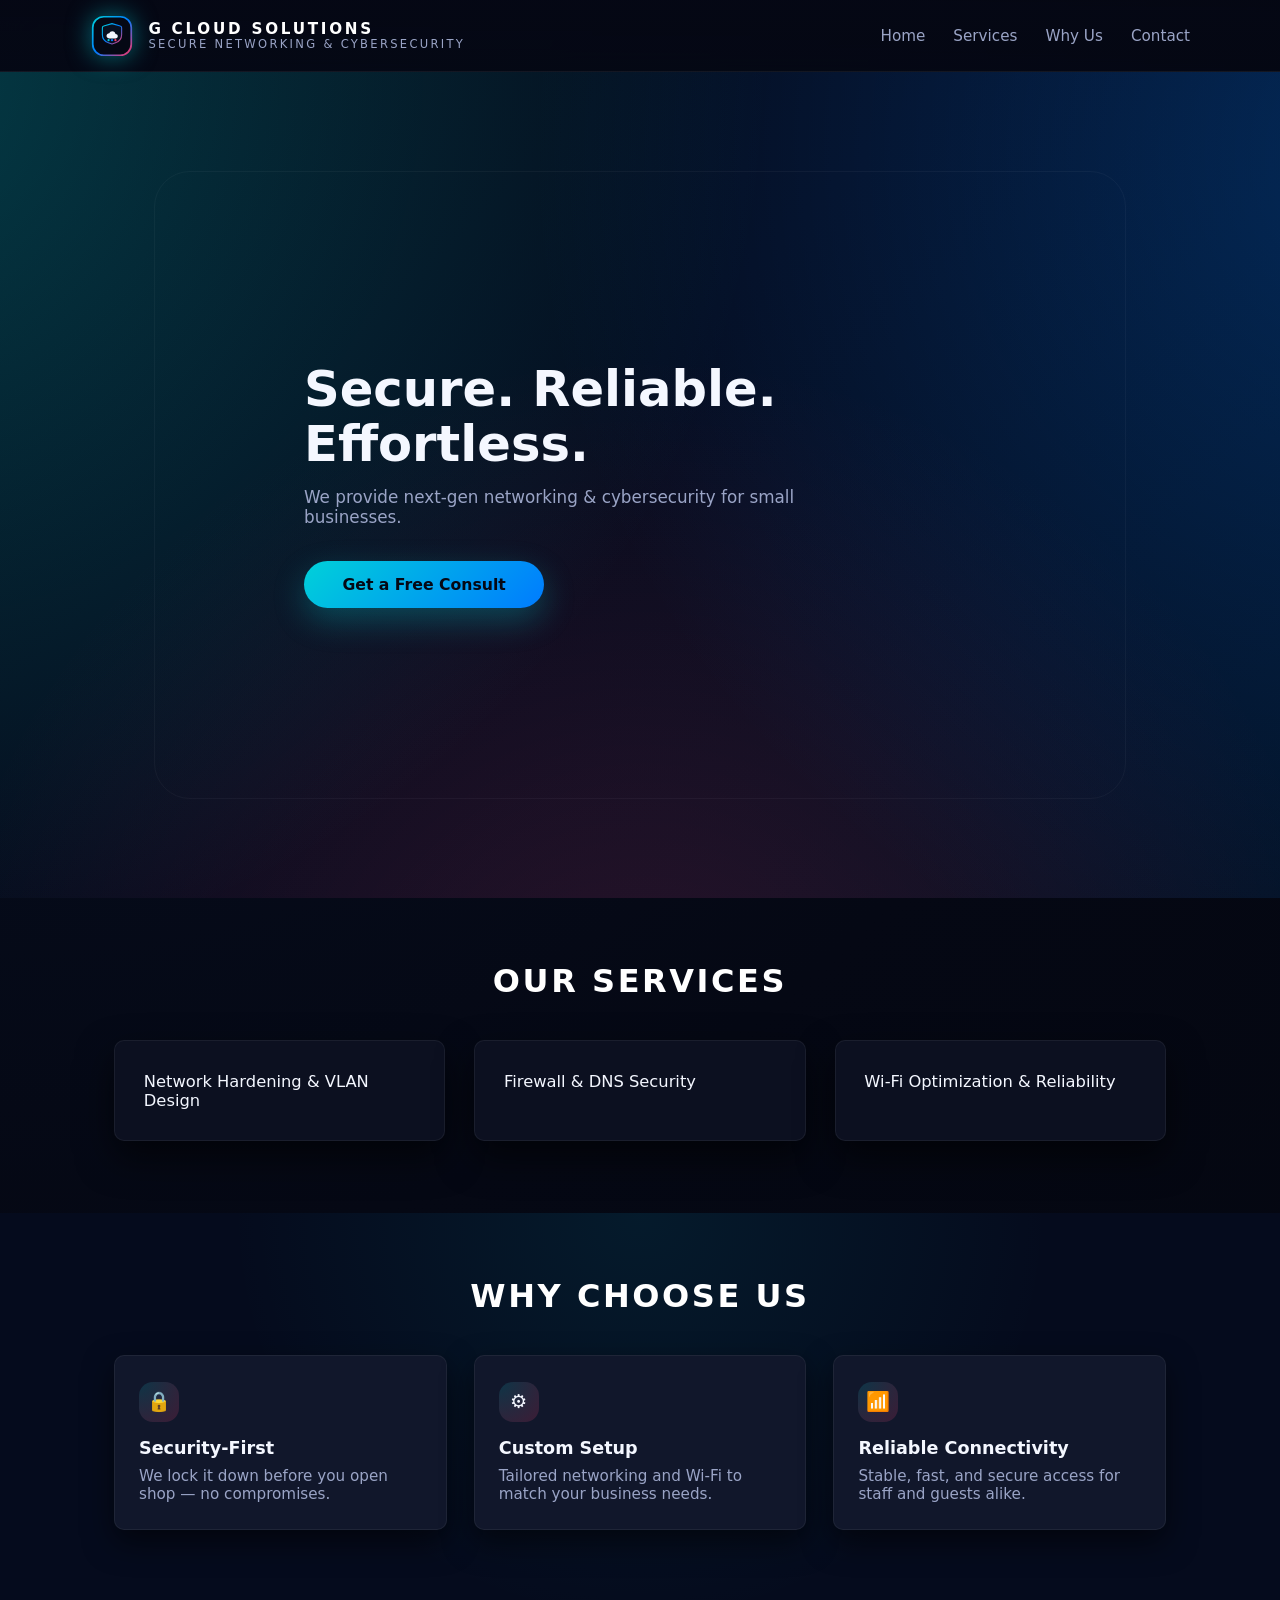
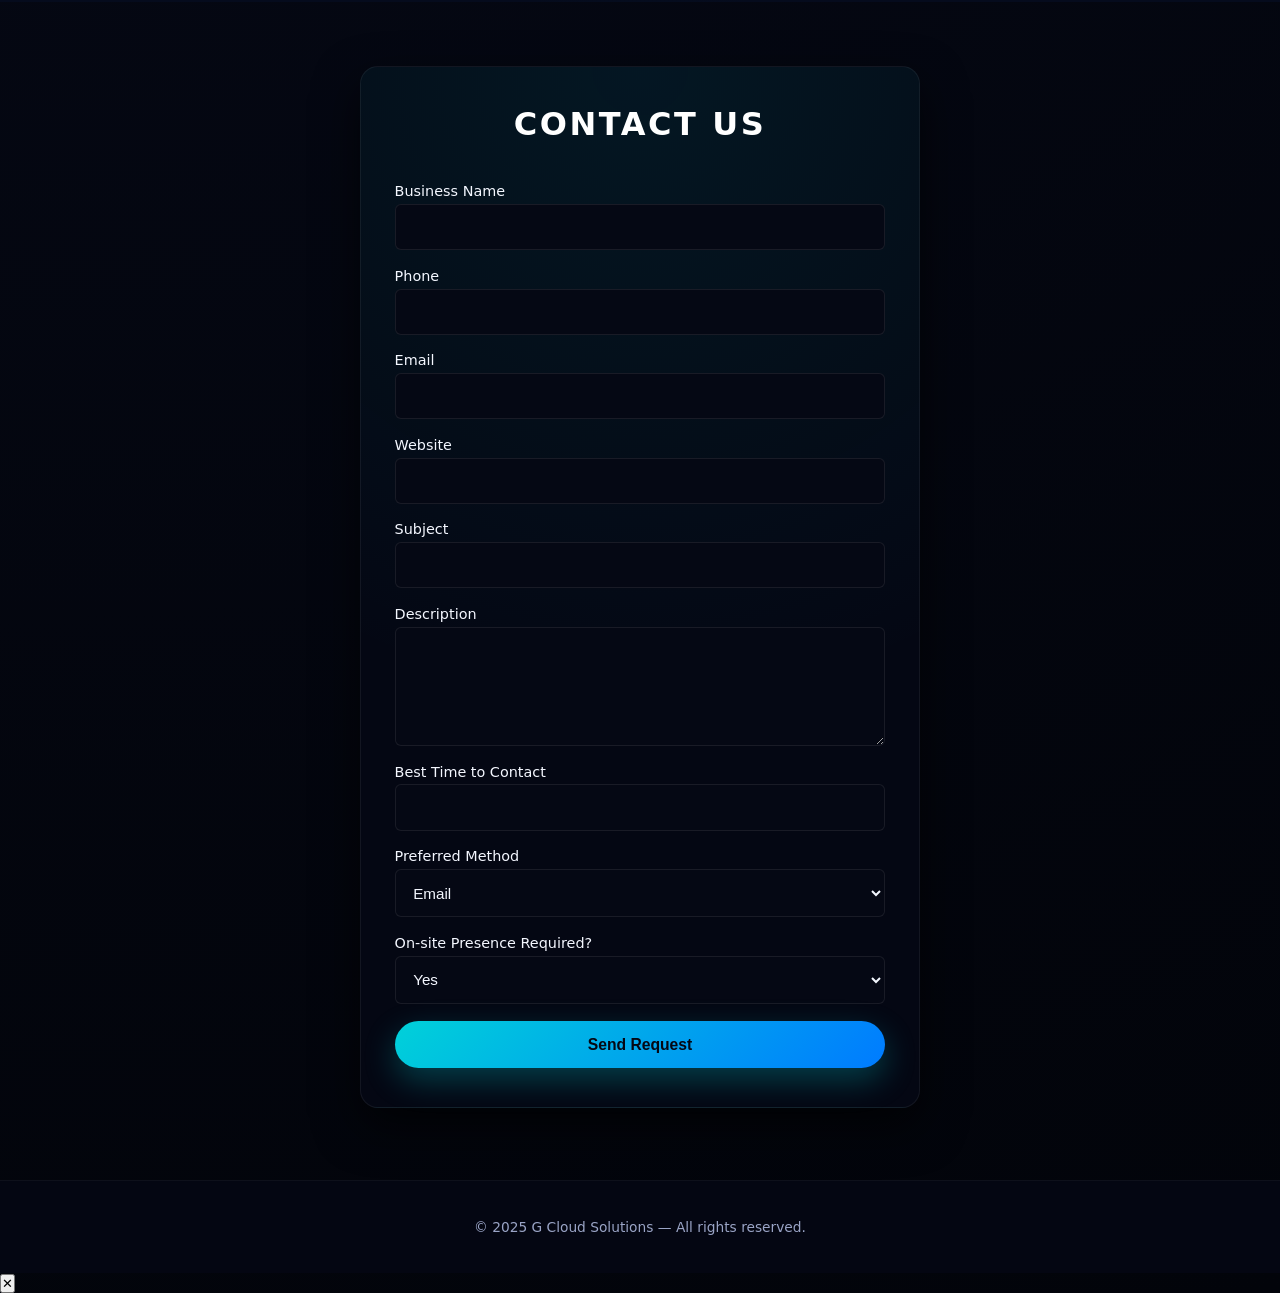
==== index.html @ 43bde2f0 "update index.html for improved structure and readability" ====
<!DOCTYPE html>
<html lang="en">

<head>
    <meta charset="UTF-8">
    <meta name="viewport" content="width=device-width, initial-scale=1">
    <meta name="theme-color" content="#050814">
    <link rel="canonical" href="https://gcloudsolutions.org/">
    <meta name="description"
        content="G Cloud Solutions provides secure networking, Wi-Fi optimization, VLAN design, cybersecurity and small-business infrastructure support.">
    <title>G Cloud Solutions — Secure Networking & Cybersecurity</title>
    <link rel="stylesheet" href="styles.css">
    <link rel="icon" type="image/svg+xml" href="/assets/images/favicon.svg">
    <link rel="icon" type="image/png" sizes="32x32" href="/assets/images/favicon-32x32.png">
    <link rel="icon" type="image/png" sizes="16x16" href="/assets/images/favicon-16x16.png">
    <link rel="apple-touch-icon" href="/assets/images/apple-touch-icon.png">
    <link rel="manifest" href="/site.webmanifest">

</head>

<body>

    <header class="header">
        <div class="container nav-container">
            <div class="brand">
                <img src="/assets/images/logo-shield.svg" alt="G Cloud Solutions logo" class="brand-logo">

                <div class="brand-text">
                    <span class="brand-title">G CLOUD SOLUTIONS</span>
                    <span class="brand-tagline">SECURE NETWORKING &amp; CYBERSECURITY</span>
                </div>
            </div>

            <nav id="navbar" class="nav">
                <ul class="nav-links" id="navLinks">
                    <li><a href="#hero">Home</a></li>
                    <li><a href="#services">Services</a></li>
                    <li><a href="#benefits">Why Us</a></li>
                    <li><a href="#contact">Contact</a></li>
                </ul>
                <button class="mobile-menu-btn" id="mobileMenuBtn" aria-label="Toggle menu">☰</button>
            </nav>
        </div>
    </header>
    <main>
        <section id="hero" class="hero">
            <div class="container hero-content">
                <h1 class="hero-title">Secure. Reliable. Effortless.</h1>
                <p class="hero-subtitle">We provide next‑gen networking & cybersecurity for small businesses.</p>
                <a href="#contact" class="btn btn-primary">Get a Free Consult</a>
            </div>
        </section>

        <section id="services" class="section">
            <div class="container">
                <h2 class="section-title">Our Services</h2>
                <div class="cards">
                    <div class="card" data-service="network">
                        Network Hardening & VLAN Design
                    </div>
                    <div class="card" data-service="firewall">
                        Firewall & DNS Security
                    </div>
                    <div class="card" data-service="wifi">
                        Wi-Fi Optimization & Reliability
                    </div>
                </div>
            </div>
        </section>

        <section id="benefits" class="section alt-bg">
            <div class="container">
                <h2 class="section-title">Why Choose Us</h2>
                <div class="benefits-grid">
                    <div class="benefit">
                        <div class="icon">🔒</div>
                        <h4>Security‑First</h4>
                        <p>We lock it down before you open shop — no compromises.</p>
                    </div>
                    <div class="benefit">
                        <div class="icon">⚙️</div>
                        <h4>Custom Setup</h4>
                        <p>Tailored networking and Wi‑Fi to match your business needs.</p>
                    </div>
                    <div class="benefit">
                        <div class="icon">📶</div>
                        <h4>Reliable Connectivity</h4>
                        <p>Stable, fast, and secure access for staff and guests alike.</p>
                    </div>
                </div>
            </div>
        </section>

        <section id="contact" class="section">
            <div class="container contact-container">
                <h2 class="section-title">Contact Us</h2>
                <form class="contact-form" action="/api/contact" method="POST">
                    <input type="text" name="extra_field" style="display:none" tabindex="-1" autocomplete="off" />

                    <label>
                        <span>Business Name</span>
                        <input type="text" name="business_name" required>
                    </label>

                    <label>
                        <span>Phone</span>
                        <input type="tel" name="phone">
                    </label>

                    <label>
                        <span>Email</span>
                        <input type="email" name="email" required>
                    </label>

                    <label>
                        <span>Website</span>
                        <input type="url" name="website">
                    </label>

                    <label>
                        <span>Subject</span>
                        <input type="text" name="subject">
                    </label>

                    <label>
                        <span>Description</span>
                        <textarea name="description" rows="5" required></textarea>
                    </label>

                    <label>
                        <span>Best Time to Contact</span>
                        <input type="text" name="best_time">
                    </label>

                    <label>
                        <span>Preferred Method</span>
                        <select name="best_method">
                            <option value="email">Email</option>
                            <option value="phone">Phone</option>
                        </select>
                    </label>

                    <label>
                        <span>On-site Presence Required?</span>
                        <select name="onsite_required">
                            <option value="yes">Yes</option>
                            <option value="no">No</option>
                            <option value="maybe">Maybe</option>
                        </select>
                    </label>

                    <button type="submit" class="btn btn-primary">Send Request</button>
                </form>
            </div>
        </section>


    </main>

    <footer class="footer">
        <div class="container">
            <p>© 2025 G Cloud Solutions — All rights reserved.</p>
        </div>
    </footer>

    <div class="service-modal" id="serviceModal" aria-hidden="true">
        <div class="service-modal-backdrop" data-modal-close></div>
        <div class="service-modal-dialog">
            <button class="service-modal-close" type="button" data-modal-close aria-label="Close">
                ✕
            </button>
            <h3 class="service-modal-title" id="serviceModalTitle"></h3>
            <p class="service-modal-body" id="serviceModalBody"></p>
        </div>
    </div>

    <script src="script.js" defer></script>
</body>

</html>
---- styles.css ----
/* =========
   Base & Theme
   ========= */

* {
    margin: 0;
    padding: 0;
    box-sizing: border-box;
}

:root {
    --bg: #050814;
    --bg-alt: #050b1d;
    --surface: #0c1020;
    --surface-alt: #11172b;
    --primary: #00d1d9;
    /* teal */
    --primary-soft: rgba(0, 209, 217, 0.16);
    --secondary: #007bff;
    /* blue */
    --accent: #ff3366;
    /* red/pink */
    --accent-soft: rgba(255, 51, 102, 0.18);
    --text-main: #f4f7ff;
    --text-muted: #9aa4c6;
    --border-soft: rgba(255, 255, 255, 0.06);
    --radius-sm: 6px;
    --radius-md: 10px;
    --radius-lg: 18px;
    --shadow-soft: 0 18px 45px rgba(0, 0, 0, 0.65);
}

body {
    font-family: 'Inter', system-ui, -apple-system, BlinkMacSystemFont, sans-serif;
    color: var(--text-main);
    background: radial-gradient(circle at top left, #061024 0, #050814 40%, #02040a 100%);
    scroll-behavior: smooth;
}

img {
    max-width: 100%;
    display: block;
}

a {
    color: inherit;
    text-decoration: none;
}

/* Layout container */

.container {
    max-width: 1100px;
    margin: 0 auto;
    padding: 0 1.5rem;
}

/* =========
   Header & Nav
   ========= */

.header {
    position: sticky;
    top: 0;
    width: 100%;
    z-index: 1000;
    background: linear-gradient(to bottom,
            rgba(5, 8, 20, 0.96),
            rgba(5, 8, 20, 0.9));
    backdrop-filter: blur(14px);
    border-bottom: 1px solid rgba(255, 255, 255, 0.06);
}

.nav-container {
    display: flex;
    align-items: center;
    justify-content: space-between;
    gap: 2rem;
    padding: 0.85rem 0;
    flex-wrap: nowrap;
}

/* Brand block */

.brand {
    display: flex;
    align-items: center;
    gap: 0.9rem;
}

.logo img {
    height: 48px;
    width: auto;
    flex-shrink: 0;
    /* prevents shrinking on mobile */
}

.logo img:hover {
    transform: translateY(-1px) scale(1.03);
    filter: drop-shadow(0 0 18px rgba(0, 209, 217, 0.6));
}

.brand-logo {
    height: 44px;
    width: auto;
    flex-shrink: 0;
    filter: drop-shadow(0 0 12px rgba(0, 209, 217, 0.5));
}

.brand-text {
    display: flex;
    flex-direction: column;
    line-height: 1.1;
}

.brand-title {
    font-size: 0.95rem;
    font-weight: 600;
    letter-spacing: 0.18em;
    text-transform: uppercase;
    color: #ffffff;
}

.brand-tagline {
    font-size: 0.72rem;
    letter-spacing: 0.2em;
    text-transform: uppercase;
    color: #9aa4c6;
}

/* Nav links */

.nav {
    display: flex;
    align-items: center;
    justify-content: space-between;
    gap: 2rem;
    flex-wrap: nowrap;
}

.nav-links {
    list-style: none;
    display: flex;
    gap: 1.75rem;
    font-size: 0.95rem;
}

.nav-links li a {
    position: relative;
    padding: 0.3rem 0;
    color: var(--text-muted);
    font-weight: 500;
    transition: color 0.25s ease;
}

.nav-links li a::after {
    content: "";
    position: absolute;
    left: 0;
    bottom: -4px;
    height: 2px;
    width: 0;
    background: linear-gradient(90deg, var(--primary), var(--secondary), var(--accent));
    border-radius: 999px;
    transition: width 0.25s ease;
}

.nav-links li a:hover {
    color: #ffffff;
}

.nav-links li a:hover::after {
    width: 100%;
}

/* Mobile menu button */

.mobile-menu-btn {
    display: none;
    font-size: 1.7rem;
    background: none;
    border: none;
    color: var(--text-main);
    cursor: pointer;
}

/* =========
   Hero
   ========= */

.hero {
    position: relative;
    min-height: calc(100vh - 74px);
    display: flex;
    align-items: center;
    overflow: hidden;
    background:
        radial-gradient(circle at -10% 0%, rgba(0, 209, 217, 0.26), transparent 55%),
        radial-gradient(circle at 110% 10%, rgba(0, 123, 255, 0.26), transparent 55%),
        radial-gradient(circle at 50% 120%, rgba(255, 51, 102, 0.15), transparent 60%),
        linear-gradient(135deg, #050814 0%, #050b1d 45%, #031022 100%);
}

.hero::before {
    content: "";
    position: absolute;
    inset: 12%;
    border-radius: 36px;
    border: 1px solid rgba(255, 255, 255, 0.04);
    pointer-events: none;
}

.hero-content {
    position: relative;
    z-index: 1;
    max-width: 720px;
    margin: 3rem auto;
    text-align: left;
    animation: fadeUp 1.2s ease-out;
}

.hero-title {
    font-size: clamp(2.4rem, 4vw, 3.1rem);
    line-height: 1.1;
    margin-bottom: 1rem;
}

.hero-title span {
    background: linear-gradient(120deg, var(--primary), var(--secondary), var(--accent));
    -webkit-background-clip: text;
    background-clip: text;
    color: transparent;
}

.hero-subtitle {
    font-size: 1.05rem;
    color: var(--text-muted);
    max-width: 520px;
    margin-bottom: 2.1rem;
}

/* =========
   Buttons
   ========= */

.btn {
    display: inline-block;
    padding: 0.9rem 2.4rem;
    font-size: 0.98rem;
    font-weight: 600;
    border-radius: 999px;
    cursor: pointer;
    border: none;
    text-align: center;
    transition:
        transform 0.18s ease,
        box-shadow 0.18s ease,
        background 0.2s ease,
        color 0.2s ease;
}

.btn-primary {
    background: linear-gradient(135deg, var(--primary), var(--secondary));
    color: #050814;
    box-shadow: 0 12px 32px rgba(0, 209, 217, 0.28);
}

.btn-primary:hover {
    transform: translateY(-2px);
    box-shadow: 0 18px 40px rgba(0, 209, 217, 0.32);
}

.btn-primary:active {
    transform: translateY(0);
    box-shadow: 0 10px 24px rgba(0, 209, 217, 0.25);
}

/* =========
   Sections
   ========= */

.section {
    padding: 4rem 0 4.5rem;
    background: transparent;
}

.section-title {
    text-align: center;
    font-size: 2rem;
    margin-bottom: 2.5rem;
    letter-spacing: 0.08em;
    text-transform: uppercase;
    color: #ffffff;
}

.alt-bg {
    background: radial-gradient(circle at top, rgba(0, 209, 217, 0.08), transparent 55%),
        var(--bg-alt);
}

/* =========
   Cards (Services)
   ========= */

.cards {
    display: grid;
    grid-template-columns: repeat(auto-fit, minmax(260px, 1fr));
    gap: 1.8rem;
}

.card {
    background: var(--surface);
    padding: 1.9rem 1.8rem;
    border-radius: var(--radius-md);
    border: 1px solid var(--border-soft);
    box-shadow: 0 16px 36px rgba(0, 0, 0, 0.6);
    color: var(--text-main);
    font-weight: 500;
    font-size: 1.02rem;
    position: relative;
    overflow: hidden;
    isolation: isolate;
    transition: transform 0.22s ease, box-shadow 0.22s ease, border-color 0.22s ease;
}

.card::before {
    content: "";
    position: absolute;
    inset: -40%;
    background: radial-gradient(circle at top left, var(--primary-soft), transparent 60%);
    opacity: 0;
    transition: opacity 0.25s ease;
    z-index: -1;
}

.card:hover {
    transform: translateY(-4px);
    border-color: var(--primary);
    box-shadow: 0 20px 48px rgba(0, 0, 0, 0.75);
}

.card:hover::before {
    opacity: 1;
}

/* =========
   Why Us (Benefits)
   ========= */

.benefits-grid {
    display: grid;
    grid-template-columns: repeat(auto-fit, minmax(230px, 1fr));
    gap: 1.7rem;
}

.benefit {
    background: var(--surface-alt);
    border-radius: var(--radius-md);
    padding: 1.6rem 1.5rem;
    border: 1px solid var(--border-soft);
    transition: transform 0.22s ease, border-color 0.22s ease, box-shadow 0.22s ease;
    box-shadow: 0 12px 30px rgba(0, 0, 0, 0.55);
}

.benefit:hover {
    transform: translateY(-4px);
    border-color: var(--accent);
    box-shadow: 0 18px 40px rgba(0, 0, 0, 0.8);
}

.benefit .icon {
    width: 40px;
    height: 40px;
    display: inline-flex;
    align-items: center;
    justify-content: center;
    border-radius: 14px;
    background: radial-gradient(circle at top left, var(--primary-soft), var(--accent-soft));
    margin-bottom: 1rem;
    font-size: 1.2rem;
}

.benefit h4 {
    font-size: 1.1rem;
    margin-bottom: 0.6rem;
}

.benefit p {
    font-size: 0.95rem;
    color: var(--text-muted);
}

/* =========
   Contact
   ========= */

.contact-container {
    max-width: 560px;
    margin: 0 auto;
    background: radial-gradient(circle at top, rgba(0, 209, 217, 0.08), transparent 60%),
        rgba(5, 8, 20, 0.96);
    padding: 2.4rem 2.1rem;
    border-radius: var(--radius-lg);
    border: 1px solid var(--border-soft);
    box-shadow: var(--shadow-soft);
}

.contact-form {
    display: flex;
    flex-direction: column;
    gap: 1.1rem;
}

.contact-form label {
    display: flex;
    flex-direction: column;
    font-size: 0.9rem;
    color: var(--text-main);
    font-weight: 500;
}

.contact-form label span {
    margin-bottom: 0.3rem;
}

.contact-form input,
.contact-form textarea,
.contact-form select {
    padding: 0.85rem;
    font-size: 0.95rem;
    border-radius: var(--radius-sm);
    border: 1px solid rgba(255, 255, 255, 0.08);
    background: #050814;
    color: var(--text-main);
    transition: border-color 0.22s ease, box-shadow 0.22s ease, background 0.22s ease;
}

.contact-form input::placeholder,
.contact-form textarea::placeholder {
    color: var(--text-muted);
}

.contact-form input:focus,
.contact-form textarea:focus,
.contact-form select:focus {
    outline: none;
    border-color: var(--primary);
    box-shadow: 0 0 0 1px rgba(0, 209, 217, 0.25);
    background: #070b18;
}

/* =========
   Footer
   ========= */

.footer {
    text-align: center;
    color: var(--text-muted);
    padding: 2.4rem 0;
    font-size: 0.86rem;
    background: #040612;
    border-top: 1px solid rgba(255, 255, 255, 0.04);
}

/* =========
   Animations
   ========= */

@keyframes fadeUp {
    from {
        opacity: 0;
        transform: translateY(18px);
    }

    to {
        opacity: 1;
        transform: translateY(0);
    }
}

/* =========
   Responsive
   ========= */

@media (max-width: 900px) {
    .hero {
        min-height: 82vh;
    }

    .hero-content {
        text-align: center;
    }

    .hero-subtitle {
        margin-left: auto;
        margin-right: auto;
    }

    .nav-container {
        gap: 1rem;
    }

    .brand-tagline {
        display: none;
    }
}

@media (max-width: 768px) {
    .nav {
        position: relative;
    }

    .nav-links {
        position: absolute;
        top: 100%;
        right: 0;
        margin-top: 0.6rem;
        flex-direction: column;
        background: rgba(5, 8, 20, 0.98);
        border-radius: 14px;
        padding: 0.75rem 1rem;
        box-shadow: 0 18px 40px rgba(0, 0, 0, 0.8);
        border: 1px solid rgba(255, 255, 255, 0.06);
        display: none;
        min-width: 210px;
    }

    .nav-links li {
        padding: 0.2rem 0;
    }

    .nav-links.show {
        display: flex;
    }

    .mobile-menu-btn {
        display: block;
    }

    .hero::before {
        inset: 16%;
    }

    .contact-container {
        padding: 2rem 1.6rem;
    }
}

@media (max-width: 480px) {
    .brand-text {
        display: none;
    }

    .hero-content {
        margin: 2.6rem auto 3rem;
    }

    .section {
        padding: 3.2rem 0 3.6rem;
    }
}
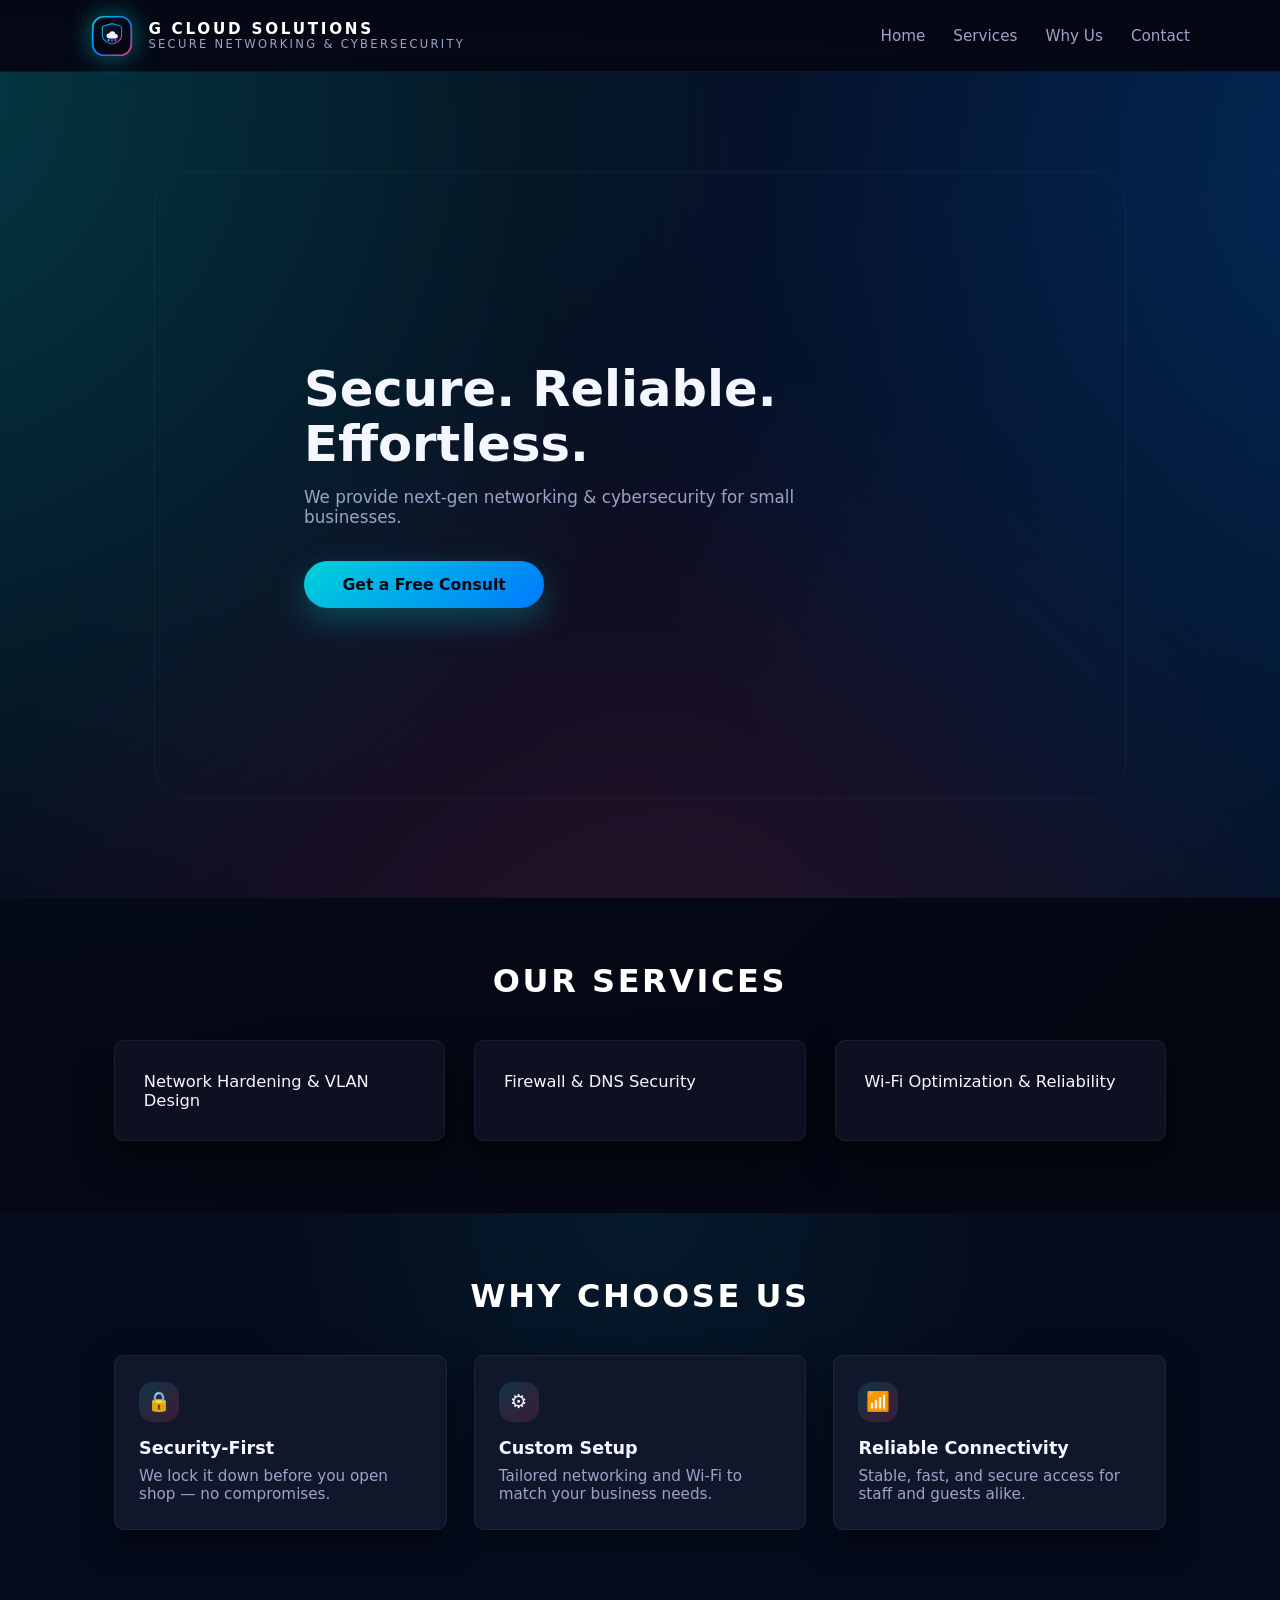
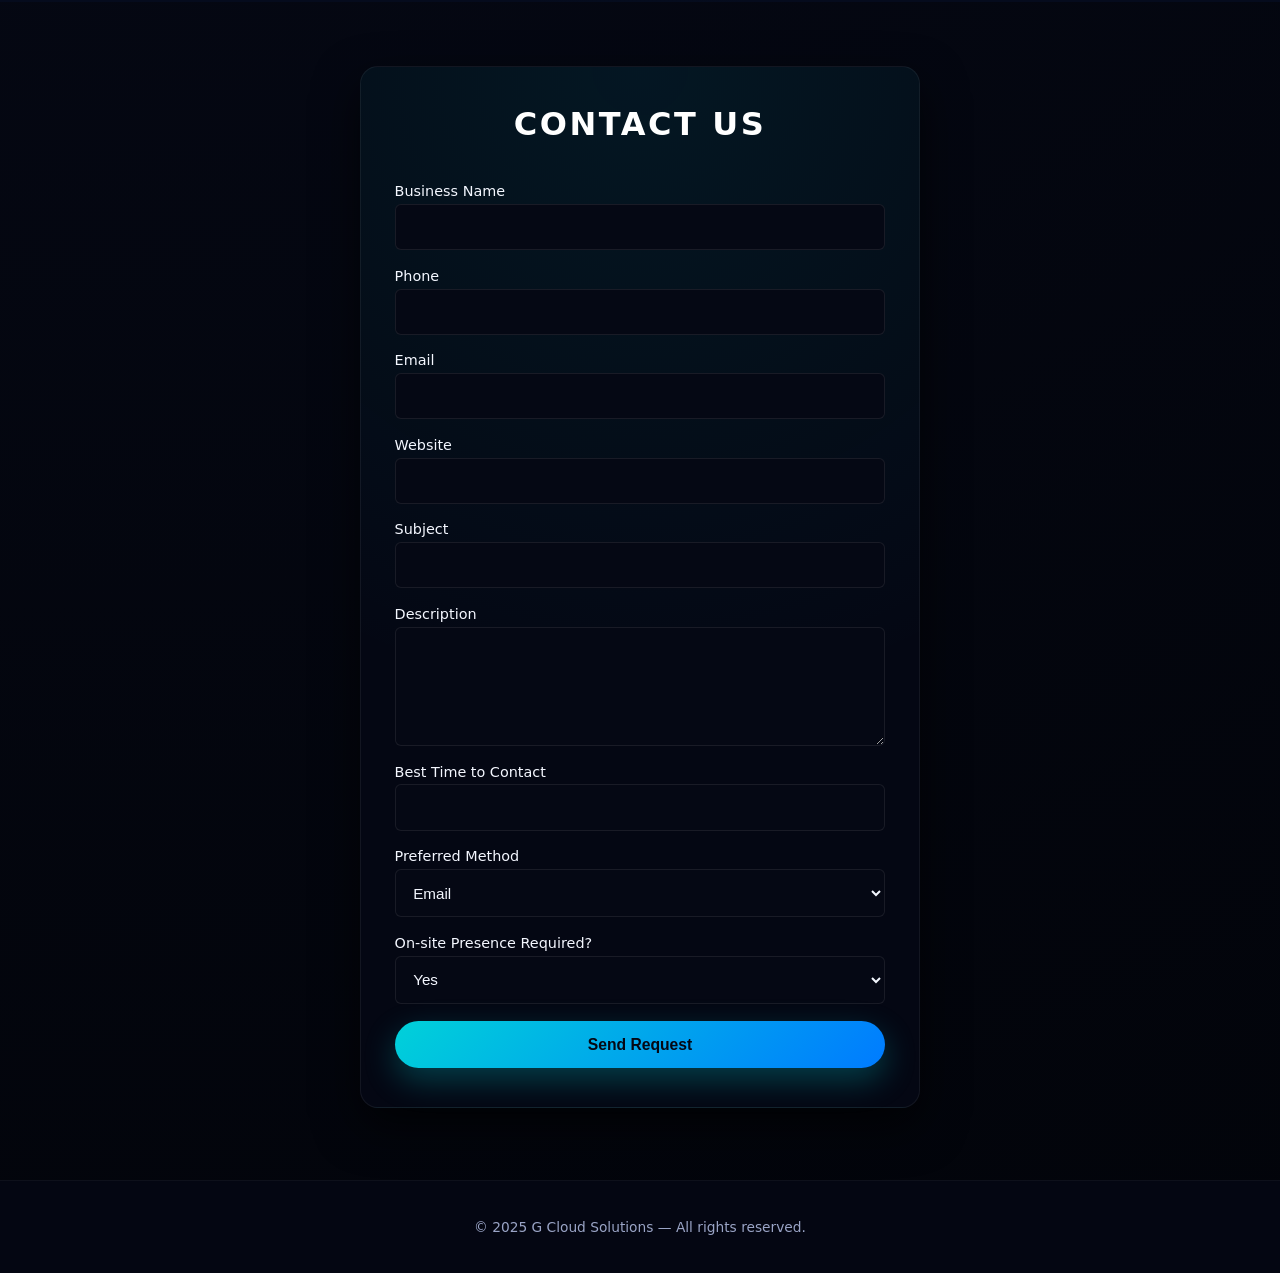
==== commit 294cb7a0: "added calendar links" ====
--- a/index.html
+++ b/index.html
@@ -175,6 +175,24 @@
     </div>
 
     <script src="script.js" defer></script>
+    <!-- Google Calendar Appointment Scheduling begin -->
+    <link href="https://calendar.google.com/calendar/scheduling-button-script.css" rel="stylesheet">
+    <script src="https://calendar.google.com/calendar/scheduling-button-script.js" async></script>
+
+    <div id="gcloud-appointment-btn"></div>
+
+    <script>
+        window.addEventListener("load", function () {
+            calendar.schedulingButton.load({
+                url: "https://calendar.google.com/calendar/appointments/schedules/AcZssZ1LsjbH9GulIIVJDUZPn6rlDJt8tlHFZEQm7TIbOePXF4YfpdSx28gKT0329VqQ21gA1iXCgb7X?gv=true",
+                color: "#039BE5",
+                label: "Book an Appointment",
+                target: document.getElementById("gcloud-appointment-btn")
+            });
+        });
+    </script>
+    <!-- end Google Calendar Appointment Scheduling -->
+
 </body>
 
 </html>
--- a/styles.css
+++ b/styles.css
@@ -546,6 +546,79 @@
     }
 }
 
+/* Clickable cards */
+.card {
+    cursor: pointer;
+}
+
+/* Service modal */
+.service-modal {
+    position: fixed;
+    inset: 0;
+    display: flex;
+    align-items: center;
+    justify-content: center;
+    opacity: 0;
+    pointer-events: none;
+    transition: opacity 0.2s ease-out;
+    z-index: 1500;
+}
+
+.service-modal.open {
+    opacity: 1;
+    pointer-events: auto;
+}
+
+.service-modal-backdrop {
+    position: absolute;
+    inset: 0;
+    background: rgba(0, 0, 0, 0.65);
+    backdrop-filter: blur(6px);
+}
+
+.service-modal-dialog {
+    position: relative;
+    z-index: 1;
+    max-width: 480px;
+    width: 90%;
+    background: #050814;
+    border-radius: 18px;
+    padding: 1.9rem 1.8rem 1.7rem;
+    box-shadow: 0 22px 60px rgba(0, 0, 0, 0.8);
+    border: 1px solid rgba(255, 255, 255, 0.08);
+}
+
+.service-modal-title {
+    font-size: 1.2rem;
+    margin-bottom: 0.8rem;
+}
+
+.service-modal-body {
+    font-size: 0.96rem;
+    color: #9aa4c6;
+    line-height: 1.5;
+}
+
+.service-modal-close {
+    position: absolute;
+    top: 0.7rem;
+    right: 0.7rem;
+    border: none;
+    background: transparent;
+    font-size: 1.1rem;
+    cursor: pointer;
+    color: #9aa4c6;
+    padding: 0.2rem;
+    border-radius: 999px;
+    transition: background 0.15s ease, color 0.15s ease;
+}
+
+.service-modal-close:hover {
+    background: rgba(255, 255, 255, 0.05);
+    color: #ffffff;
+}
+
+
 @media (max-width: 480px) {
     .brand-text {
         display: none;
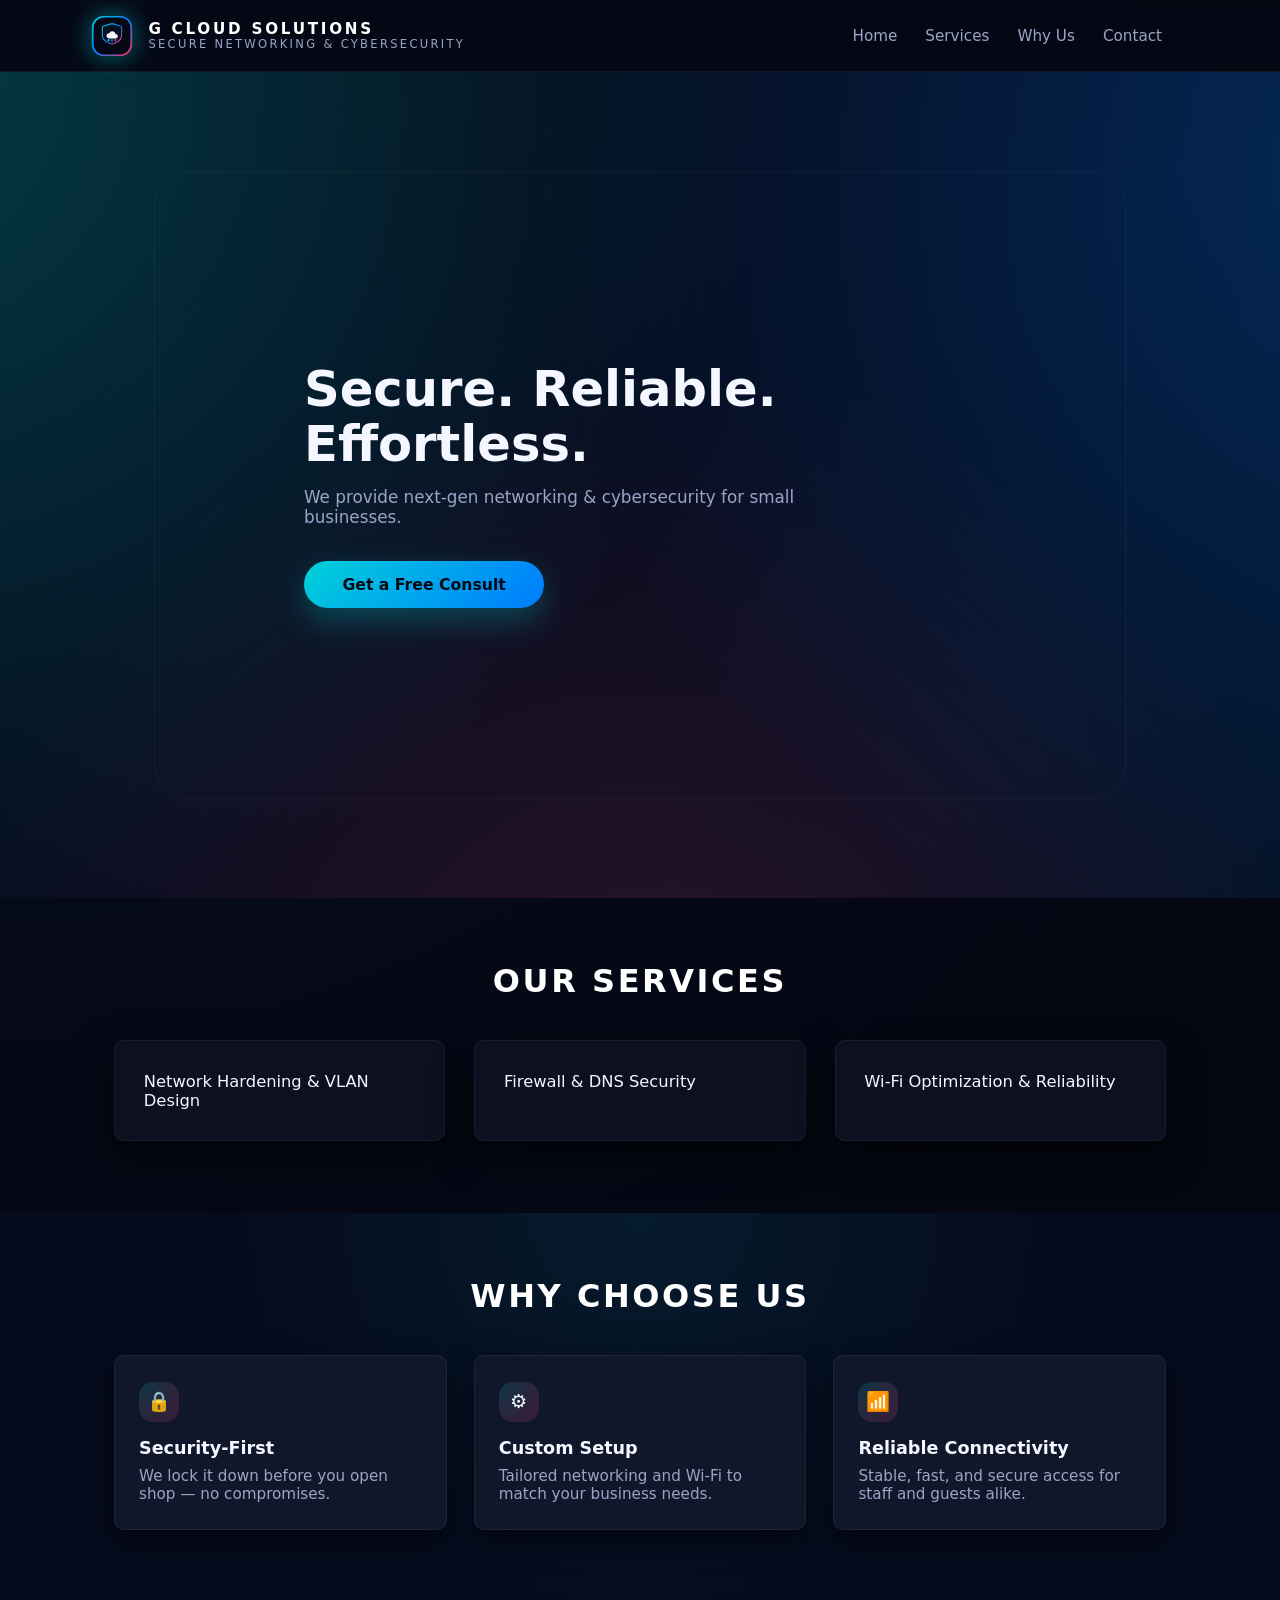
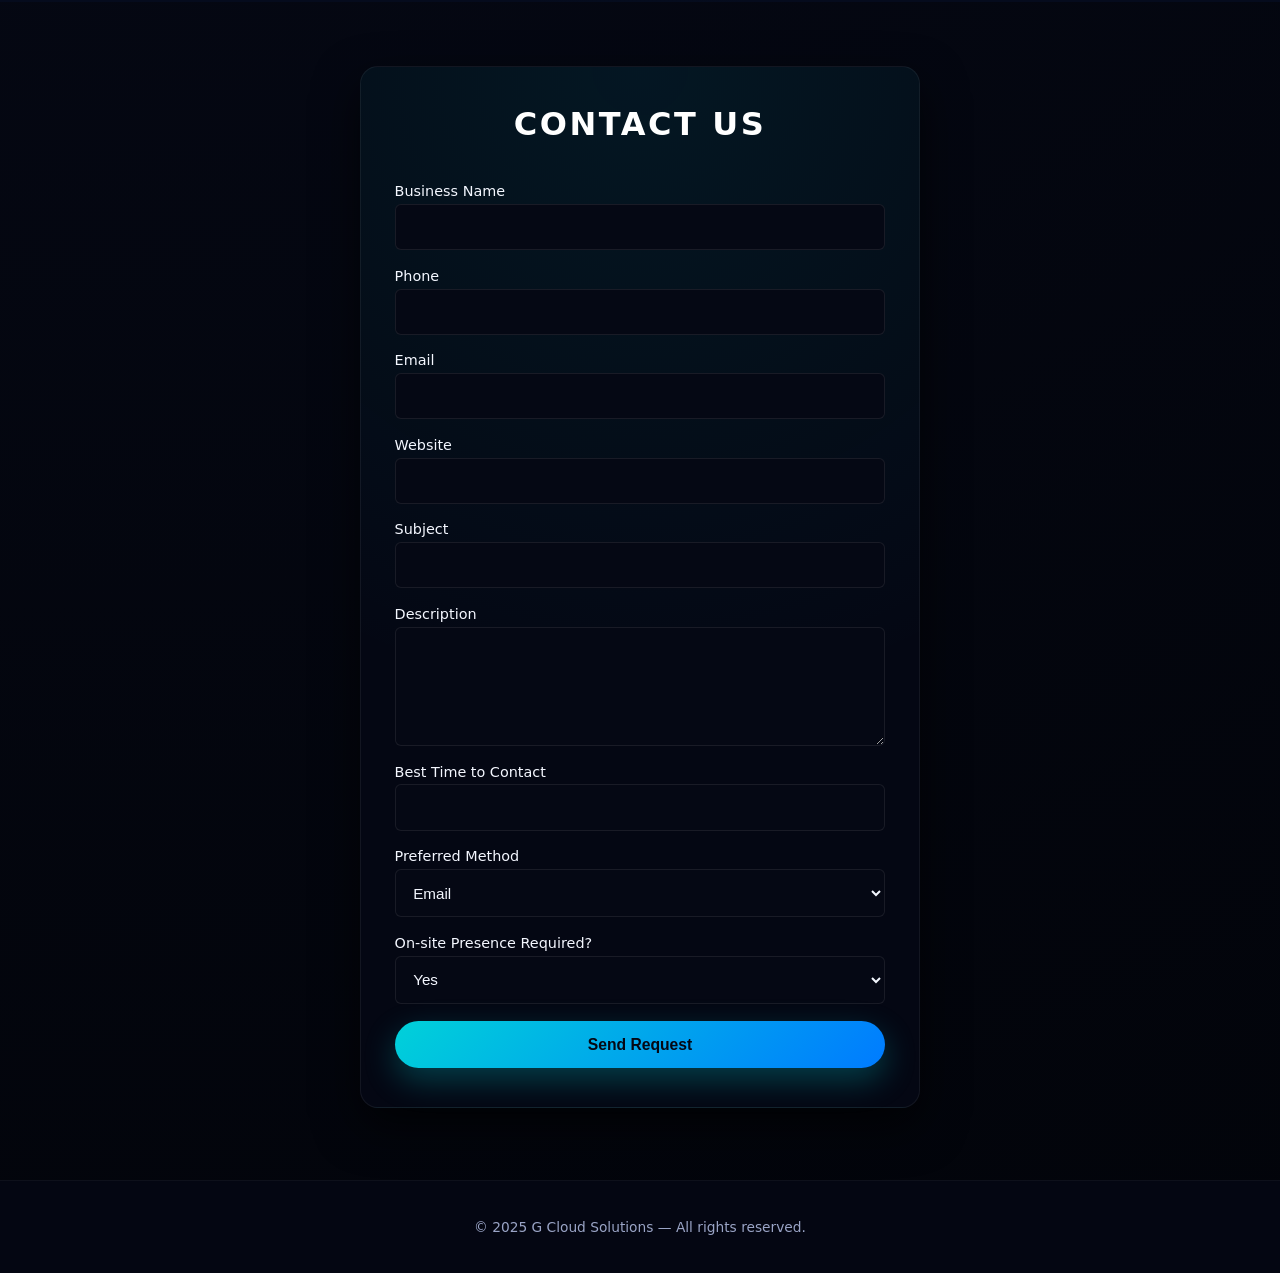
==== commit 1d5a4fd3: "Add booking button placeholder and remove inline Google Calendar scripts" ====
--- a/index.html
+++ b/index.html
@@ -37,6 +37,7 @@
                     <li><a href="#services">Services</a></li>
                     <li><a href="#benefits">Why Us</a></li>
                     <li><a href="#contact">Contact</a></li>
+                    <span id="header-booking-btn"></span>
                 </ul>
                 <button class="mobile-menu-btn" id="mobileMenuBtn" aria-label="Toggle menu">☰</button>
             </nav>
@@ -174,24 +175,6 @@
         </div>
     </div>
 
-    <script src="script.js" defer></script>
-    <!-- Google Calendar Appointment Scheduling begin -->
-    <link href="https://calendar.google.com/calendar/scheduling-button-script.css" rel="stylesheet">
-    <script src="https://calendar.google.com/calendar/scheduling-button-script.js" async></script>
-
-    <div id="gcloud-appointment-btn"></div>
-
-    <script>
-        window.addEventListener("load", function () {
-            calendar.schedulingButton.load({
-                url: "https://calendar.google.com/calendar/appointments/schedules/AcZssZ1LsjbH9GulIIVJDUZPn6rlDJt8tlHFZEQm7TIbOePXF4YfpdSx28gKT0329VqQ21gA1iXCgb7X?gv=true",
-                color: "#039BE5",
-                label: "Book an Appointment",
-                target: document.getElementById("gcloud-appointment-btn")
-            });
-        });
-    </script>
-    <!-- end Google Calendar Appointment Scheduling -->
 
 </body>
 
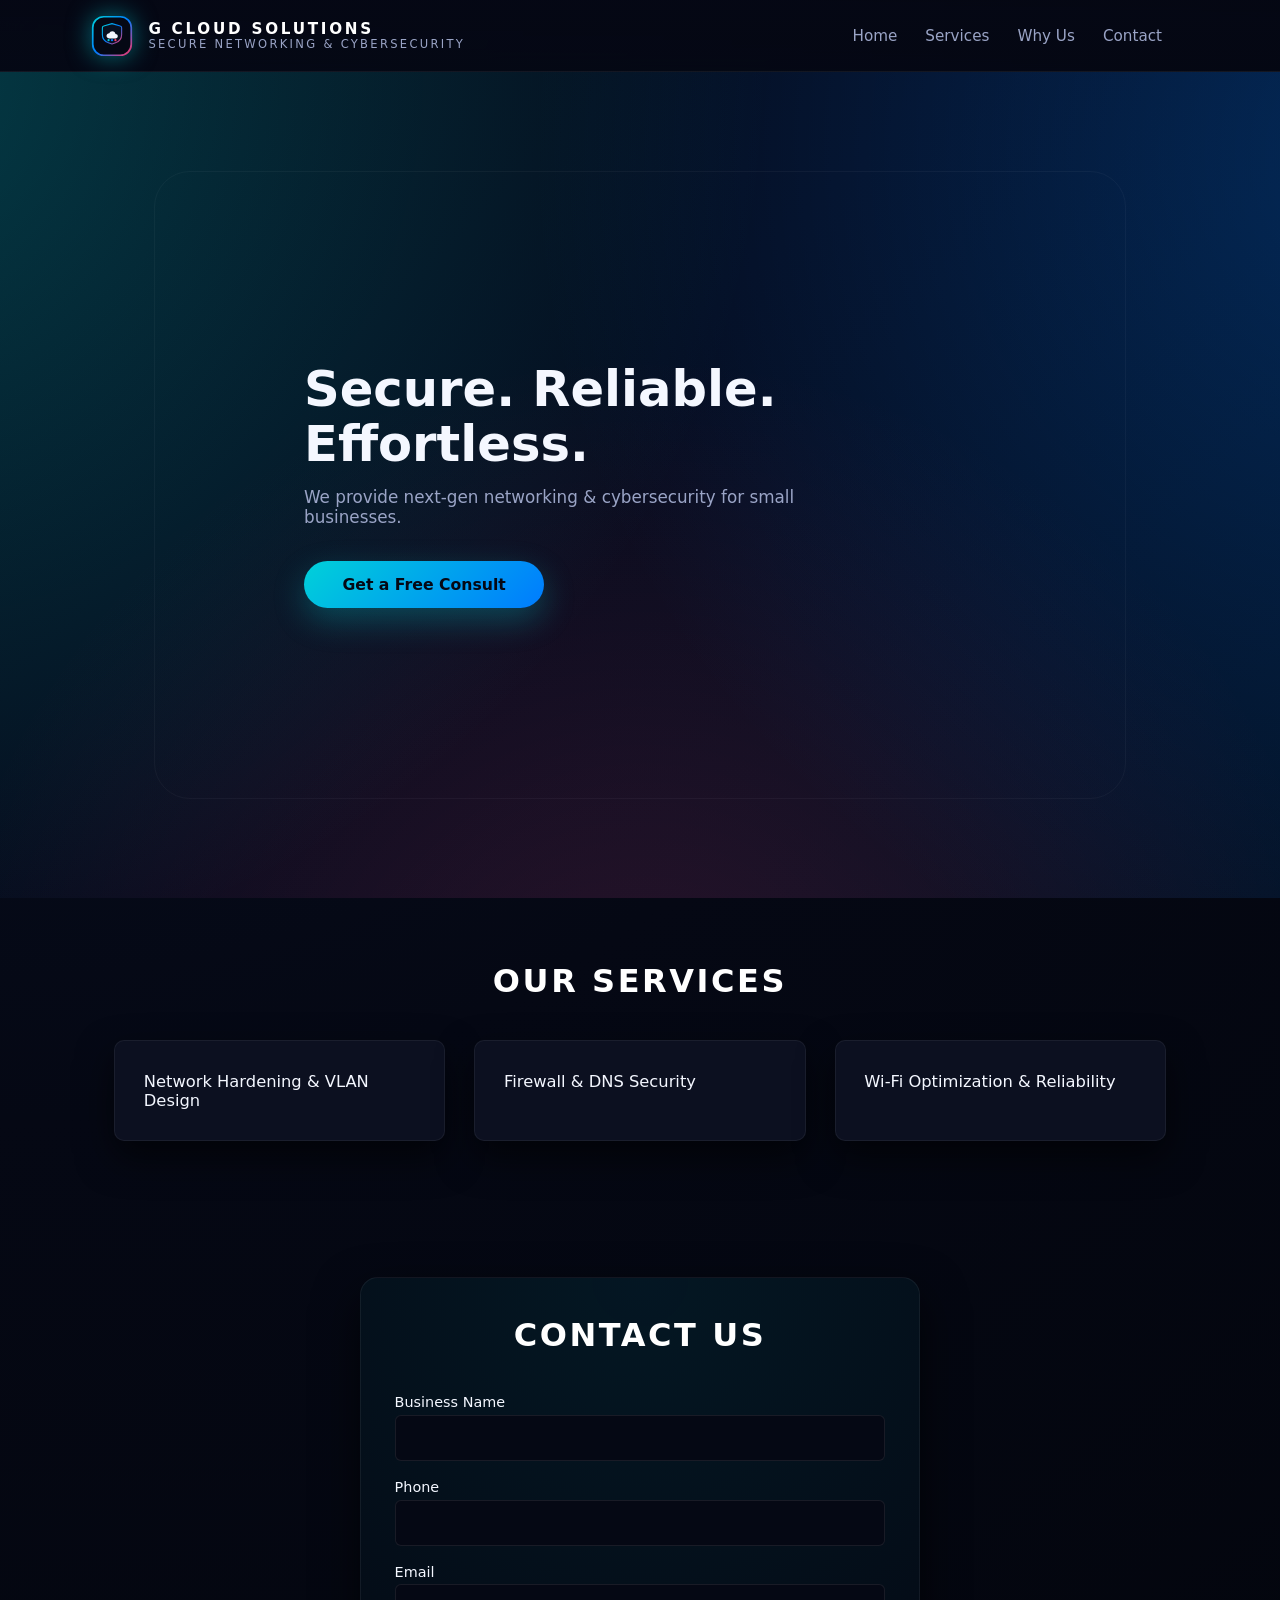
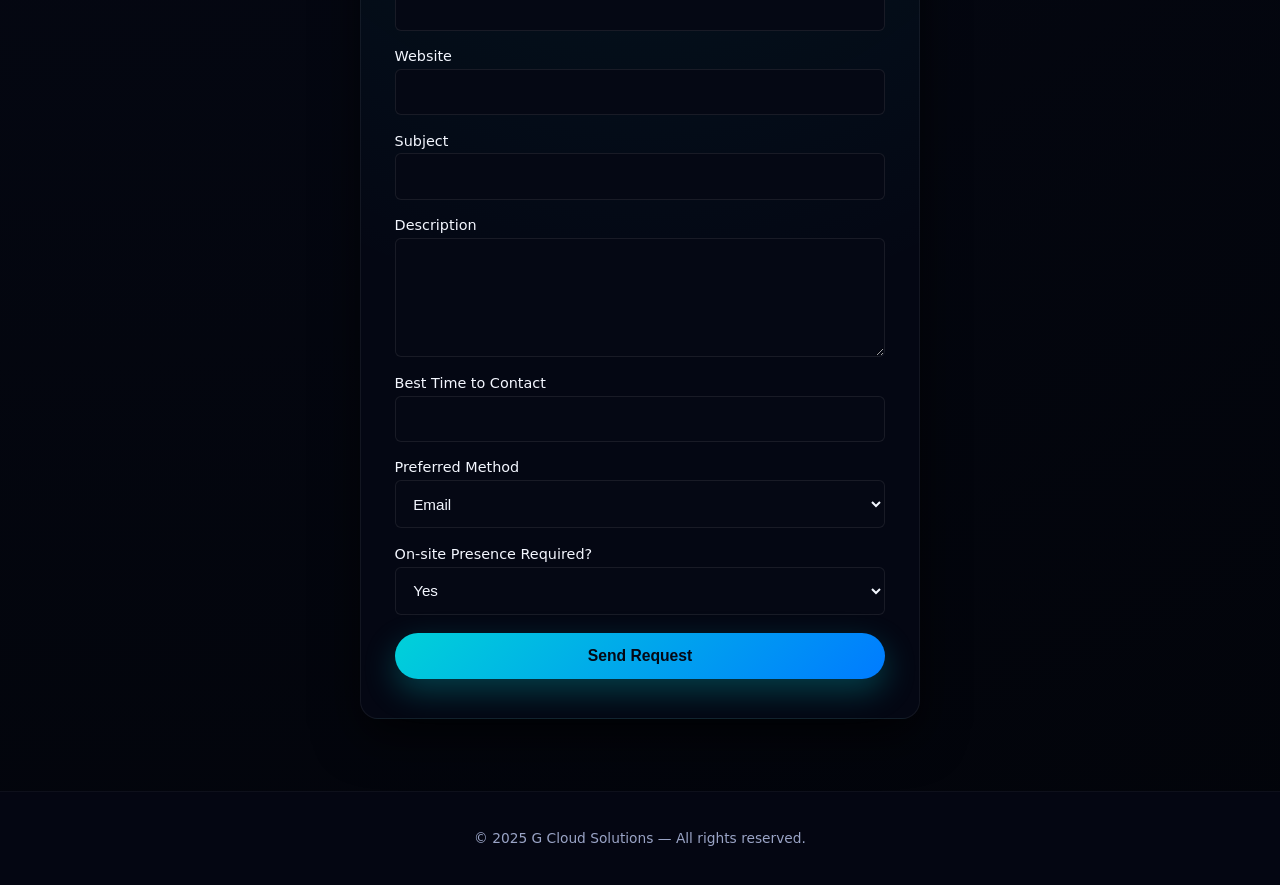
==== commit b01b3d8f: "modified" ====
--- a/index.html
+++ b/index.html
@@ -69,28 +69,6 @@
             </div>
         </section>
 
-        <section id="benefits" class="section alt-bg">
-            <div class="container">
-                <h2 class="section-title">Why Choose Us</h2>
-                <div class="benefits-grid">
-                    <div class="benefit">
-                        <div class="icon">🔒</div>
-                        <h4>Security‑First</h4>
-                        <p>We lock it down before you open shop — no compromises.</p>
-                    </div>
-                    <div class="benefit">
-                        <div class="icon">⚙️</div>
-                        <h4>Custom Setup</h4>
-                        <p>Tailored networking and Wi‑Fi to match your business needs.</p>
-                    </div>
-                    <div class="benefit">
-                        <div class="icon">📶</div>
-                        <h4>Reliable Connectivity</h4>
-                        <p>Stable, fast, and secure access for staff and guests alike.</p>
-                    </div>
-                </div>
-            </div>
-        </section>
 
         <section id="contact" class="section">
             <div class="container contact-container">
@@ -174,7 +152,22 @@
             <p class="service-modal-body" id="serviceModalBody"></p>
         </div>
     </div>
+    <!-- Google Calendar Appointment Scheduling begin -->
+    <link href="https://calendar.google.com/calendar/scheduling-button-script.css" rel="stylesheet" />
 
+    <script src="https://calendar.google.com/calendar/scheduling-button-script.js" defer></script>
+    <script src="/js/calendar-init.js" defer></script>
+    <!-- Google Calendar Appointment Scheduling end -->
+
+    <!-- Service / benefit modal -->
+    <div class="service-modal" id="serviceModal">
+        <div class="service-modal-backdrop" id="serviceModalBackdrop"></div>
+        <div class="service-modal-dialog">
+            <button class="service-modal-close" id="serviceModalClose" aria-label="Close">×</button>
+            <h3 class="service-modal-title" id="serviceModalTitle"></h3>
+            <p class="service-modal-body" id="serviceModalBody"></p>
+        </div>
+    </div>
 
 </body>
 
--- a/styles.css
+++ b/styles.css
@@ -631,4 +631,15 @@
     .section {
         padding: 3.2rem 0 3.6rem;
     }
+}
+
+#header-booking-btn button {
+    background: none;
+    border: none;
+    padding: 0;
+    margin: 0 0 0 10px;
+    /* small left gap to match nav spacing */
+    font: inherit;
+    color: inherit;
+    cursor: pointer;
 }
